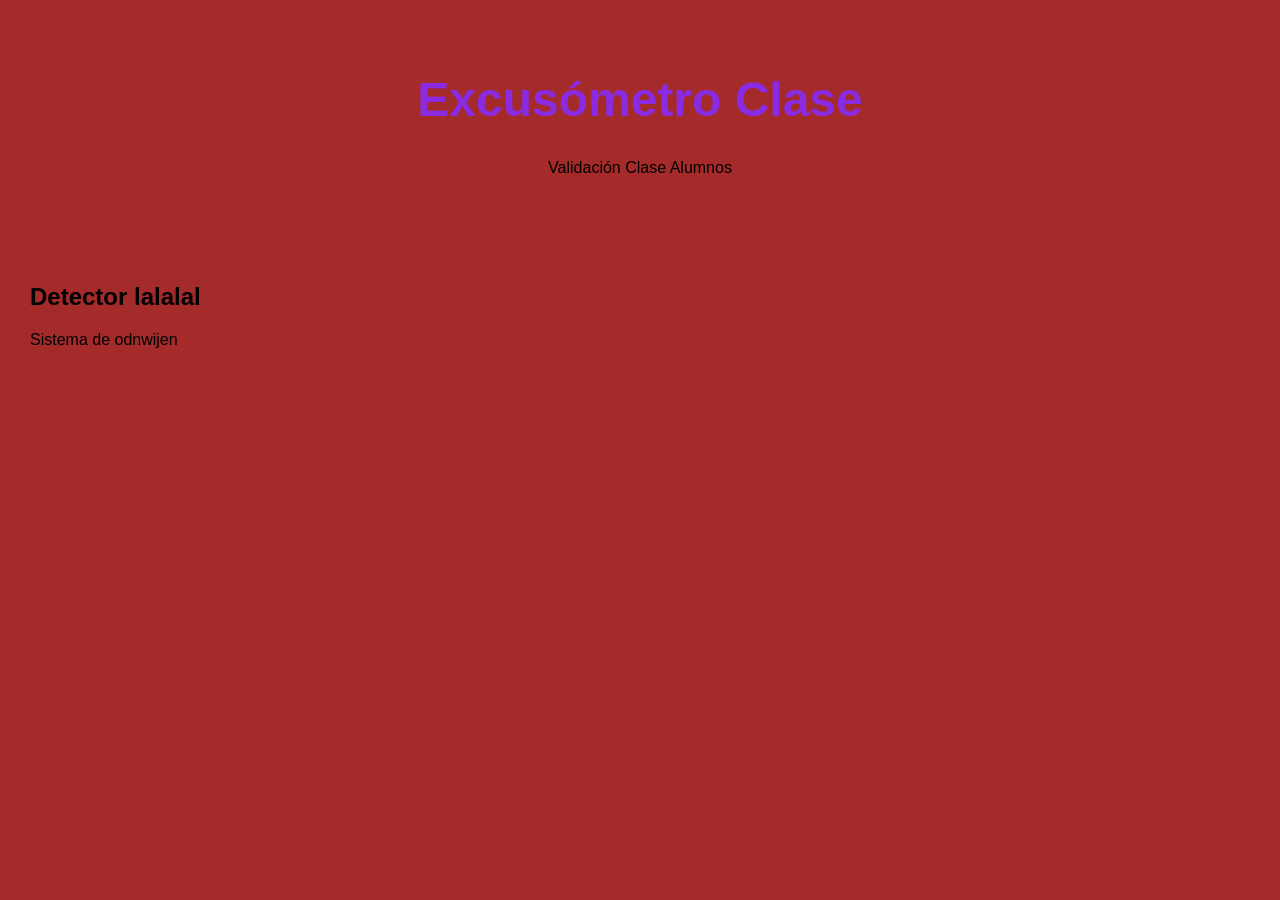
==== index.html @ 269b6acc "EjerciciosMarriaPla" ====
<!DOCTYPE html>
<html lang="ca">

<head>
    <meta charset="UTF-8">
    <meta name="viewport" content="width=device-width, initial-scale=1.0">
    <link rel="stylesheet" href="estilos.css">
    <link rel="shortcut icon" href="https://www.istockphoto.com/resources/images/PhotoFTLP/P1-regional-iStock-1985150440.jpg" type="image/x-icon">
    <title>Excusómetro</title>
</head>

<body>
    <header>
        <h1>Excusómetro Clase</h1>
        <p>Validación Clase Alumnos</p>
    </header>
    <main>
        <h2>Detector lalalal</h2>
        <p>Sistema de odnwijen</p>
    </main>

</body>

</html>
---- estilos.css ----
/* @import url('https://fonts.googleapis.com/css2?family=Playwrite+BE+WAL+Guides&display=swap'); */

body{
    font-family: Verdana, Geneva, Tahoma, sans-serif;
    margin: 0;
    background-color: brown;
}

header {
    padding: 40px;
    text-align: center;
}
h1{
    color: blueviolet;
    font-size: 3em;
}
main {
    padding: 30px;
}
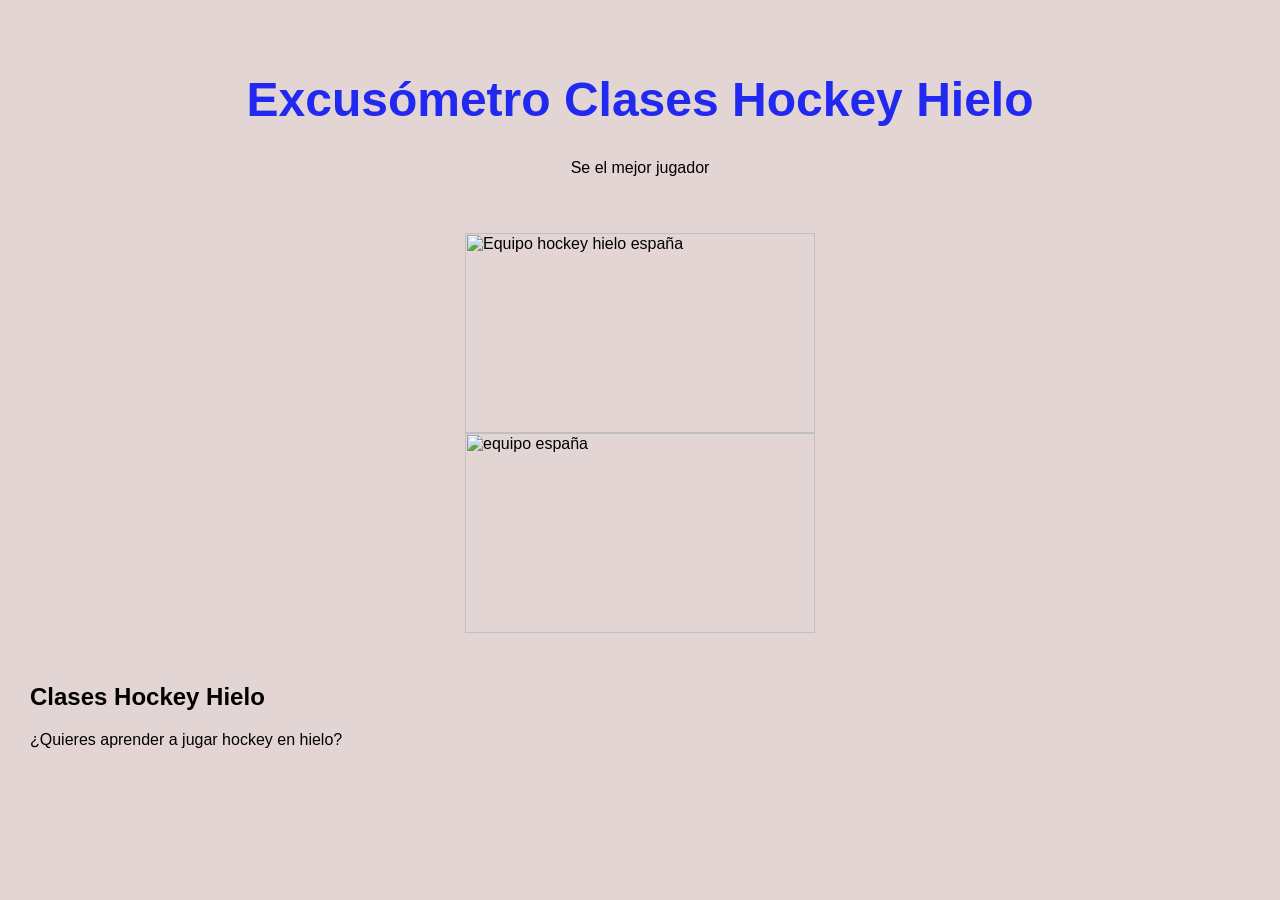
==== commit fdda4d8d: "Proyecto actualizado 02" ====
--- a/index.html
+++ b/index.html
@@ -4,21 +4,24 @@
 <head>
     <meta charset="UTF-8">
     <meta name="viewport" content="width=device-width, initial-scale=1.0">
+    <meta name="description" content="Aprende a jugar al hockey sobre hielo con nuestras clases.">
+    <meta name="keywords" content="hockey sobre hielo, clases de hockey, deportes">
     <link rel="stylesheet" href="estilos.css">
-    <link rel="shortcut icon" href="https://www.istockphoto.com/resources/images/PhotoFTLP/P1-regional-iStock-1985150440.jpg" type="image/x-icon">
+    <link rel="shortcut icon" href="https://media.es.wired.com/photos/673e12c0eeb314108ec5cb27/1:1/w_2000,h_2000,c_limit/4%20imagenes%20del%20sol.jpg" type="image/x-icon">
     <title>Excusómetro</title>
 </head>
 
 <body>
     <header>
-        <h1>Excusómetro Clase</h1>
-        <p>Validación Clase Alumnos</p>
+        <h1>Excusómetro Clases Hockey Hielo</h1>
+        <p>Se el mejor jugador</p>
     </header>
+    <img class="fotohockey" src="https://e01-elmundo.uecdn.es/assets/multimedia/imagenes/2024/09/20/17268576777980.jpg" title="Equipo hockey hielo españa"width="350" height="200">
+    <img class="fotohockey" src="https://e01-elmundo.uecdn.es/assets/multimedia/imagenes/2023/04/14/16814907947380.jpg" title="equipo españa"width="350" height="200">
     <main>
-        <h2>Detector lalalal</h2>
-        <p>Sistema de odnwijen</p>
+        <h2>Clases Hockey Hielo</h2>
+        <p>¿Quieres aprender a jugar hockey en hielo?</p>
     </main>
-
 </body>
 
 </html>
--- a/estilos.css
+++ b/estilos.css
@@ -3,7 +3,7 @@
 body{
     font-family: Verdana, Geneva, Tahoma, sans-serif;
     margin: 0;
-    background-color: brown;
+    background-color: rgb(228, 213, 213);
 }
 
 header {
@@ -11,9 +11,16 @@
     text-align: center;
 }
 h1{
-    color: blueviolet;
+    color: rgb(33, 40, 239);
     font-size: 3em;
 }
 main {
     padding: 30px;
 }
+
+.fotohockey {
+    width: 350px;
+    height: 200px;
+    display: block;
+    margin: 0 auto;
+}
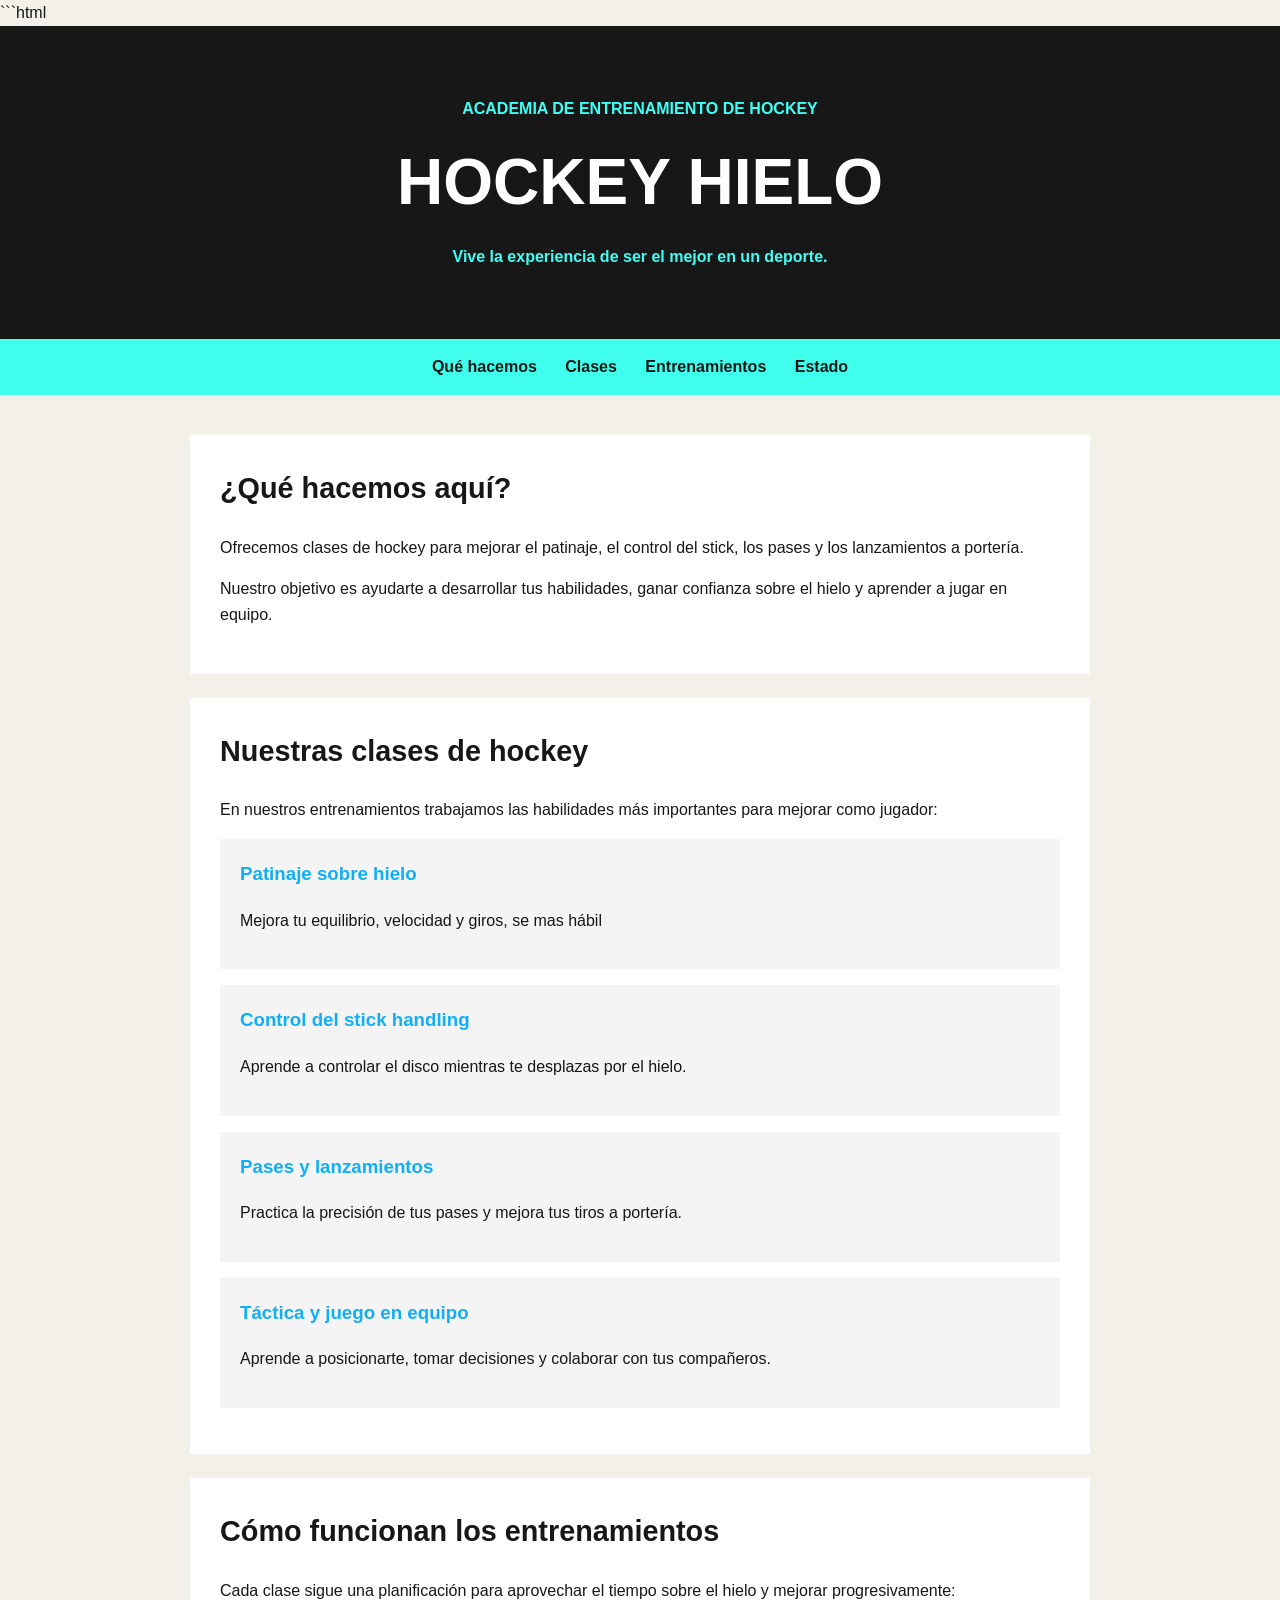
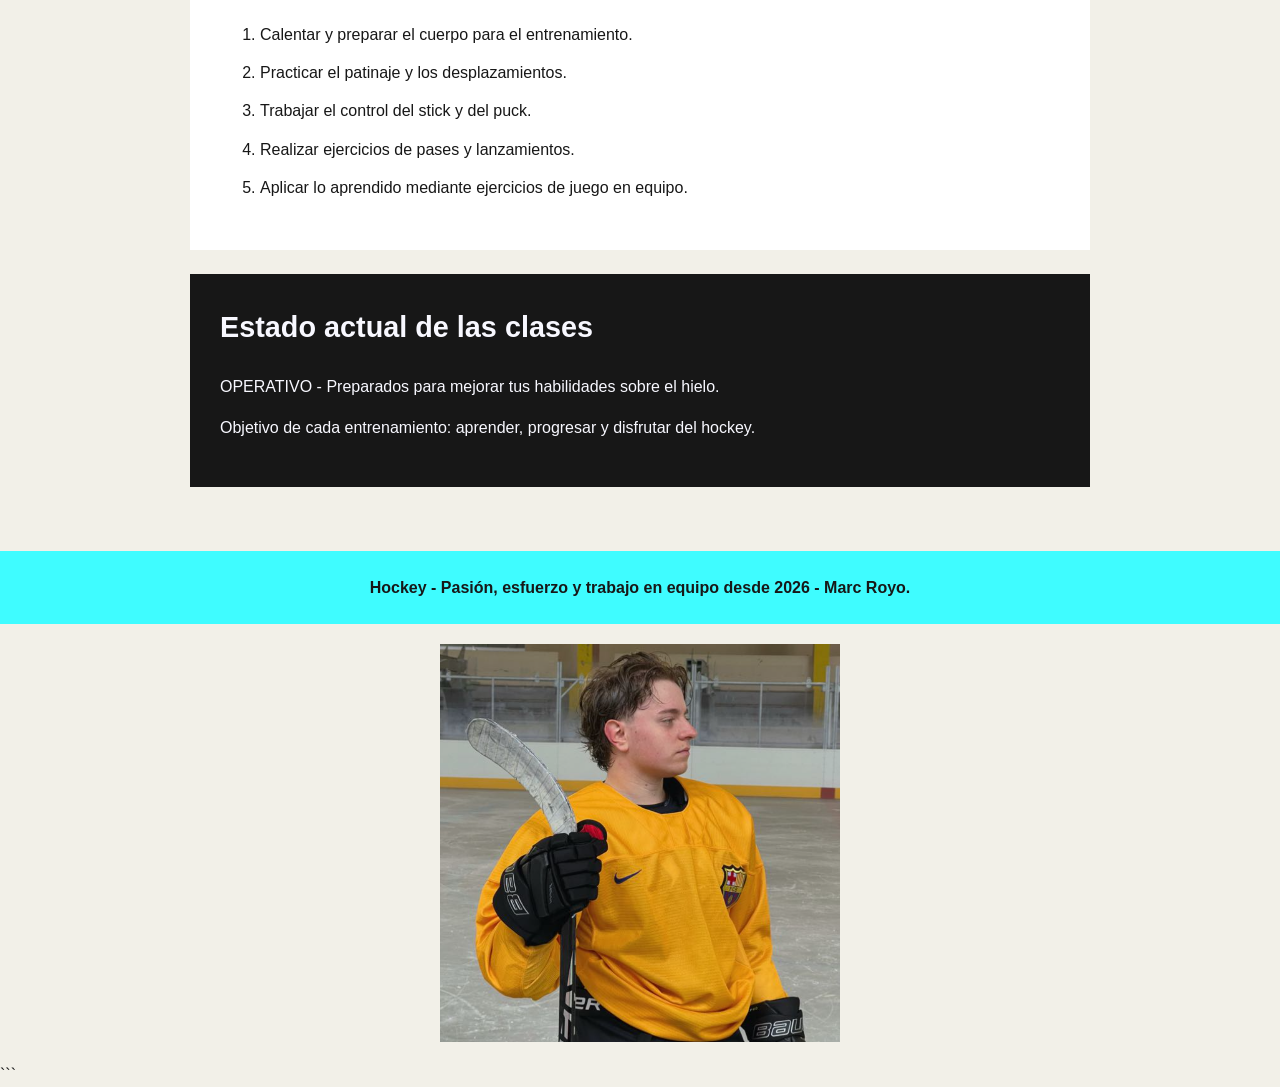
==== commit 5dd485e8: "nueva acitividad" ====
--- a/index.html
+++ b/index.html
@@ -1,27 +1,118 @@
+```html
 <!DOCTYPE html>
-<html lang="ca">
+<html lang="es">
 
 <head>
     <meta charset="UTF-8">
     <meta name="viewport" content="width=device-width, initial-scale=1.0">
-    <meta name="description" content="Aprende a jugar al hockey sobre hielo con nuestras clases.">
-    <meta name="keywords" content="hockey sobre hielo, clases de hockey, deportes">
+    <meta name="description" content="Clases de hockey para mejorar la técnica, el patinaje y el juego en equipo">
+    <meta name="keywords" content="hockey, clases, patinaje, entrenamiento, jugadores">
+    <title>Clases de Hockey</title>
     <link rel="stylesheet" href="estilos.css">
-    <link rel="shortcut icon" href="https://media.es.wired.com/photos/673e12c0eeb314108ec5cb27/1:1/w_2000,h_2000,c_limit/4%20imagenes%20del%20sol.jpg" type="image/x-icon">
-    <title>Excusómetro</title>
+    <link rel="shortcut icon" href="img/robot-solid-full.svg" type="image/x-icon">
 </head>
 
 <body>
+
     <header>
-        <h1>Excusómetro Clases Hockey Hielo</h1>
-        <p>Se el mejor jugador</p>
+        <p>ACADEMIA DE ENTRENAMIENTO DE HOCKEY</p>
+        <h1>HOCKEY HIELO</h1>
+        <p>Vive la experiencia de ser el mejor en un deporte.</p>
     </header>
-    <img class="fotohockey" src="https://e01-elmundo.uecdn.es/assets/multimedia/imagenes/2024/09/20/17268576777980.jpg" title="Equipo hockey hielo españa"width="350" height="200">
-    <img class="fotohockey" src="https://e01-elmundo.uecdn.es/assets/multimedia/imagenes/2023/04/14/16814907947380.jpg" title="equipo españa"width="350" height="200">
+
+    <nav>
+        <a href="#que-hacemos">Qué hacemos</a>
+        <a href="#archivo">Clases</a>
+        <a href="#protocolo">Entrenamientos</a>
+        <a href="#estado">Estado</a>
+    </nav>
+
     <main>
-        <h2>Clases Hockey Hielo</h2>
-        <p>¿Quieres aprender a jugar hockey en hielo?</p>
+
+        <section>
+            <h2 id="que-hacemos">¿Qué hacemos aquí?</h2>
+
+            <p>
+                Ofrecemos clases de hockey para mejorar el patinaje, el control del stick,
+                los pases y los lanzamientos a portería.
+            </p>
+
+            <p>
+                Nuestro objetivo es ayudarte a desarrollar tus habilidades, ganar confianza
+                sobre el hielo y aprender a jugar en equipo.
+            </p>
+        </section>
+
+        <section>
+            <h2 id="archivo">Nuestras clases de hockey</h2>
+
+            <p>
+                En nuestros entrenamientos trabajamos las habilidades más importantes
+                para mejorar como jugador:
+            </p>
+
+            <article class="excusa">
+                <h3>Patinaje sobre hielo</h3>
+                <p>Mejora tu equilibrio, velocidad y giros, se mas hábil</p>
+            </article>
+            <article class="excusa">
+                <h3>Control del stick handling</h3>
+                <p>Aprende a controlar el disco mientras te desplazas por el hielo.</p>
+            </article>
+             <article class="excusa">
+                <h3>Pases y lanzamientos</h3>
+                <p>Practica la precisión de tus pases y mejora tus tiros a portería.</p>
+            </article>
+             <article class="excusa">
+                <h3>Táctica y juego en equipo</h3>
+                <p>Aprende a posicionarte, tomar decisiones y colaborar con tus compañeros.</p>
+            </article>
+
+            <!-- <ul>
+                <li>Patinaje sobre hielo.</li>
+                <li>Control del stick y del puck.</li>
+                <li>Pases y lanzamientos.</li>
+                <li>Táctica y juego en equipo.</li>
+                <li>Preparación física para el hockey.</li>
+            </ul> -->
+        </section>
+
+        <section id="protocolo">
+            <h2>Cómo funcionan los entrenamientos</h2>
+
+            <p>
+                Cada clase sigue una planificación para aprovechar el tiempo sobre el hielo
+                y mejorar progresivamente:
+            </p>
+
+            <ol>
+                <li>Calentar y preparar el cuerpo para el entrenamiento.</li>
+                <li>Practicar el patinaje y los desplazamientos.</li>
+                <li>Trabajar el control del stick y del puck.</li>
+                <li>Realizar ejercicios de pases y lanzamientos.</li>
+                <li>Aplicar lo aprendido mediante ejercicios de juego en equipo.</li>
+            </ol>
+        </section>
+
+        <section id="estado">
+            <h2>Estado actual de las clases</h2>
+
+            <p>
+                OPERATIVO - Preparados para mejorar tus habilidades sobre el hielo.
+            </p>
+
+            <p>
+                Objetivo de cada entrenamiento: aprender, progresar y disfrutar del hockey.
+            </p>
+        </section>
+
     </main>
+
+    <footer>
+        <p>Hockey - Pasión, esfuerzo y trabajo en equipo desde 2026 - Marc Royo.</p>
+    </footer>
+<img src="img/hockeyy.png" alt="Clases de hockey">
 </body>
 
-</html>+</html>
+```
--- a/estilos.css
+++ b/estilos.css
@@ -1,26 +1,117 @@
-/* @import url('https://fonts.googleapis.com/css2?family=Playwrite+BE+WAL+Guides&display=swap'); */
-
-body{
-    font-family: Verdana, Geneva, Tahoma, sans-serif;
+body {
+    font-family: Arial, Helvetica, sans-serif;
     margin: 0;
-    background-color: rgb(228, 213, 213);
+    background-color: #f2f0e8;
+    color: #171717;
+    font-size: 16px;
+    line-height: 1.6;
 }
 
 header {
-    padding: 40px;
+    background-color: #171717;
+    color: #f2f0e8;
     text-align: center;
+    padding: 60px 30px;
 }
-h1{
-    color: rgb(33, 40, 239);
-    font-size: 3em;
+
+header p {
+    color: #3ffff5;
+    font-size: 1rem;
+    font-weight: 700;
+    margin: 10px 0;
 }
+
+h1 {
+    color: #ffffff;
+    font-size: 4rem;
+    font-weight: 700;
+    margin: 10px 0;
+}
+
+nav{
+    background-color: #3fffec;
+    text-align: center;
+    padding: 15px;
+}
+
+nav a{
+    color: #171717;
+    font-weight: 700;
+    text-decoration: none;
+    margin: 0 12px;
+}
+
+nav a:hover{
+    color: rgb(79, 32, 247)
+}
+
 main {
+    max-width: 900px;
+    margin: auto;
+    padding: 40px 30px;
+}
+
+section {
+    background-color: #ffffff;
+    margin-bottom: 24px;
     padding: 30px;
 }
 
-.fotohockey {
-    width: 350px;
-    height: 200px;
+h2 {
+    color: #171717;
+    font-size: 1.8rem;
+    font-weight: 700;
+    margin-top: 0;
+}
+
+p {
+    margin-bottom: 16px;
+}
+
+ul {
+    line-height: 1.9;
+}
+
+ol {
+    line-height: 1.9;
+}
+
+li {
+    margin-bottom: 8px;
+}
+.excusa{
+    background-color: #f4f4f4;
+    padding: 20px;
+    margin-bottom: 16px;
+}
+
+.excusa h3{
+    color: #11aff8;
+    margin-top: 0;
+}
+#estado{
+    background-color: #171717;
+    color: ghostwhite;
+}
+
+#estado h2{
+    color: ghostwhite;
+}
+
+footer {
+    background-color: #3ffcff;
+    color: #171717;
+    text-align: center;
+    padding: 24px;
+}
+
+footer p {
+    font-weight: 700;
+    margin: 0;
+}
+body > img {
     display: block;
-    margin: 0 auto;
+    width: 400px;
+    max-width: 100%;
+    margin: 20px auto;
 }
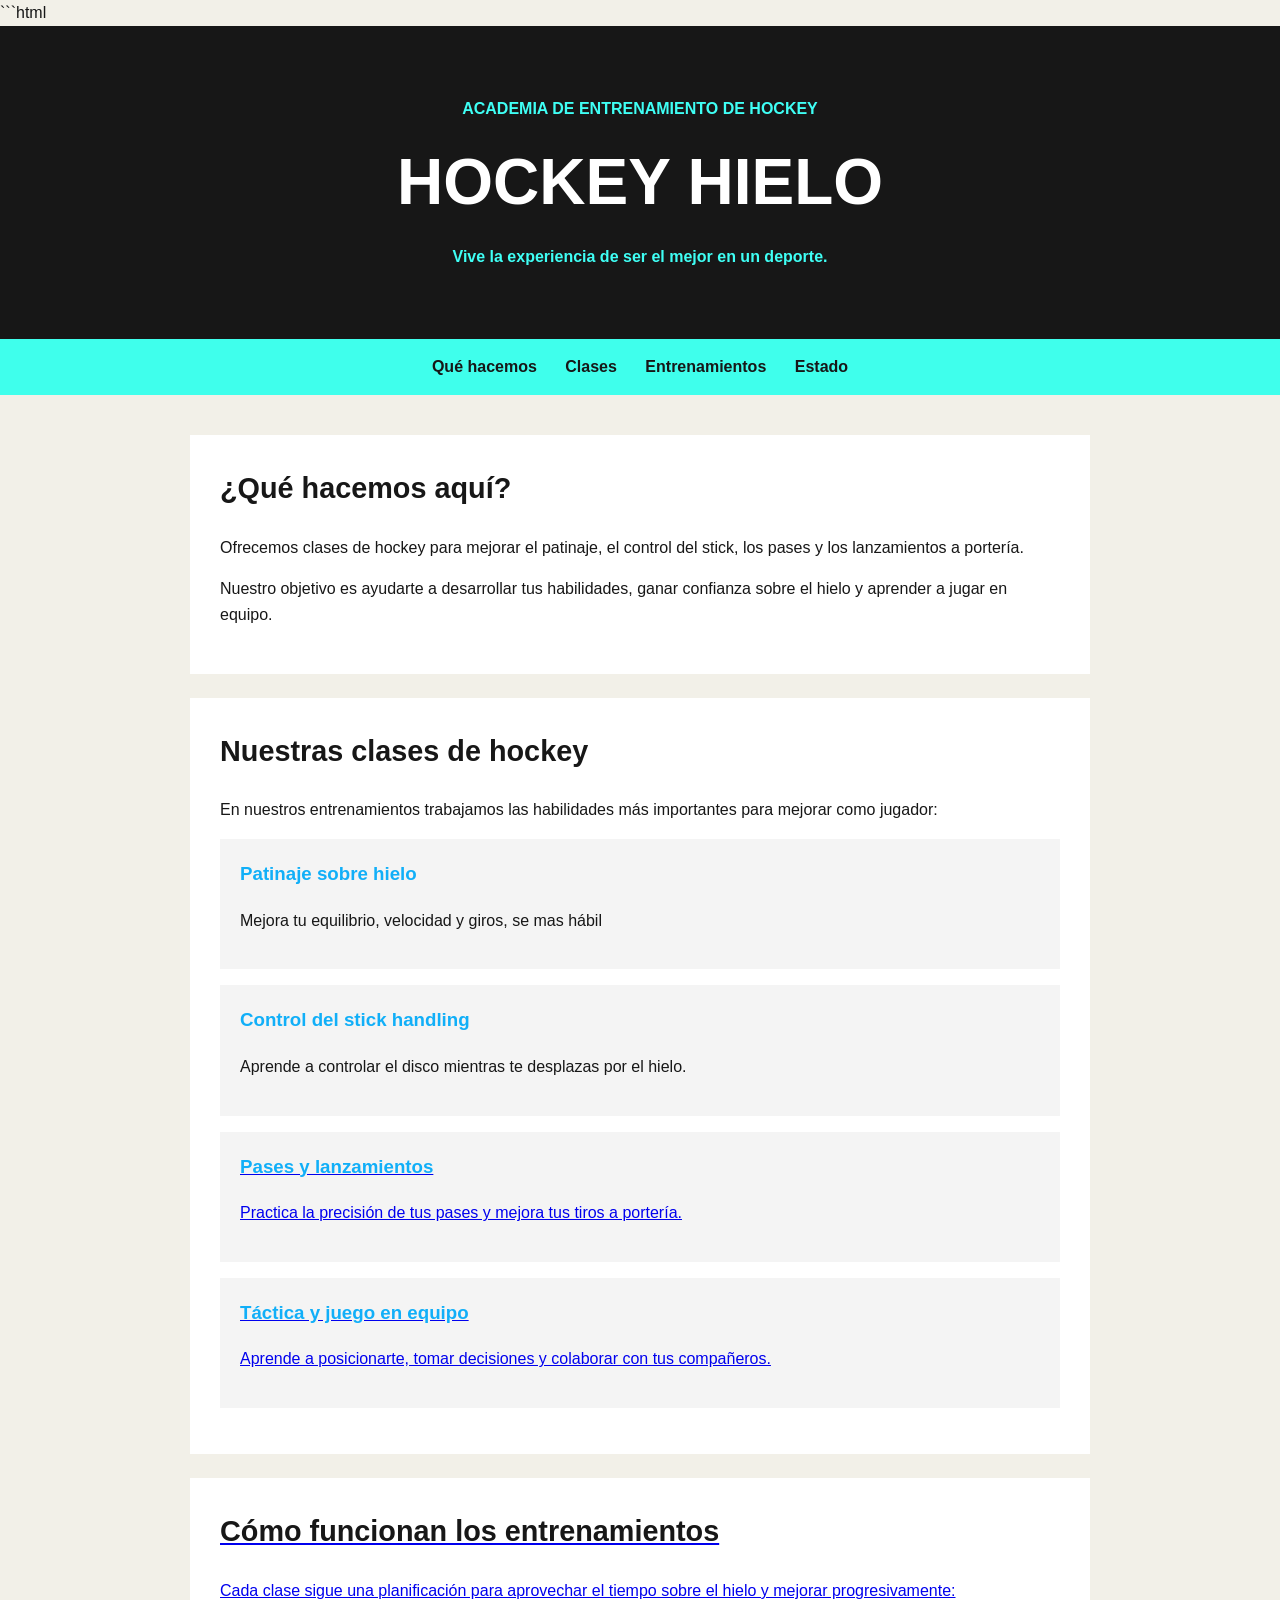
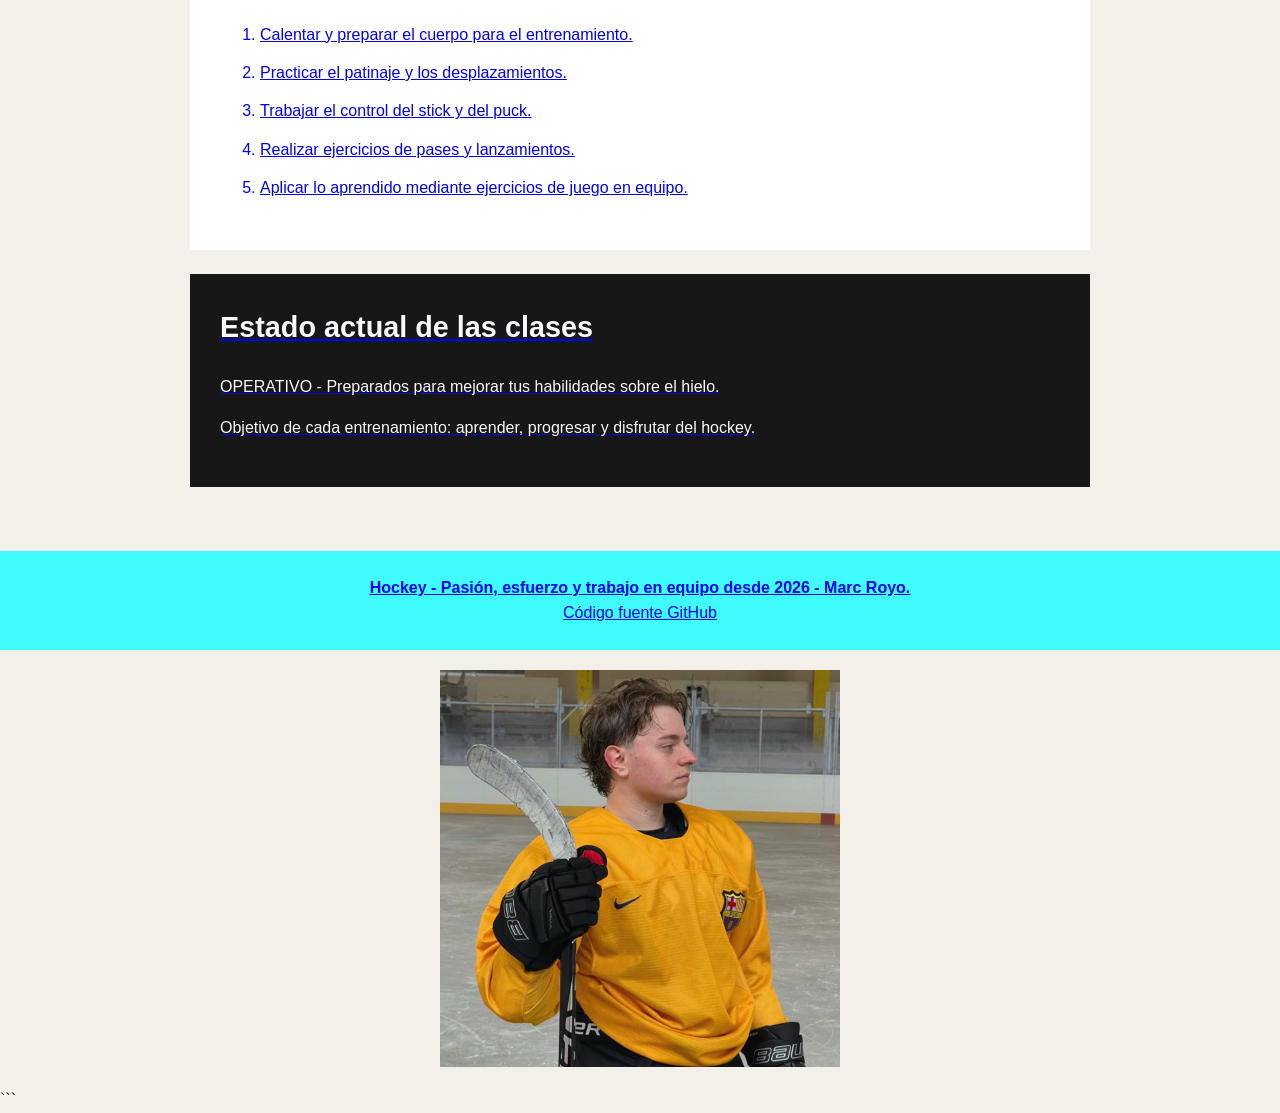
==== commit 1c535597: "nueva actividad" ====
--- a/index.html
+++ b/index.html
@@ -58,6 +58,7 @@
             <article class="excusa">
                 <h3>Control del stick handling</h3>
                 <p>Aprende a controlar el disco mientras te desplazas por el hielo.</p>
+                <a href="paginas/expediente.html" target="_blank"/a>
             </article>
              <article class="excusa">
                 <h3>Pases y lanzamientos</h3>
@@ -110,6 +111,7 @@
 
     <footer>
         <p>Hockey - Pasión, esfuerzo y trabajo en equipo desde 2026 - Marc Royo.</p>
+        <a href="https://github.com/C0D3R1NG/RoyoMarc_Excusometro/tree/desarrollo" target="_blank">Código fuente GitHub</a>
     </footer>
 <img src="img/hockeyy.png" alt="Clases de hockey">
 </body>
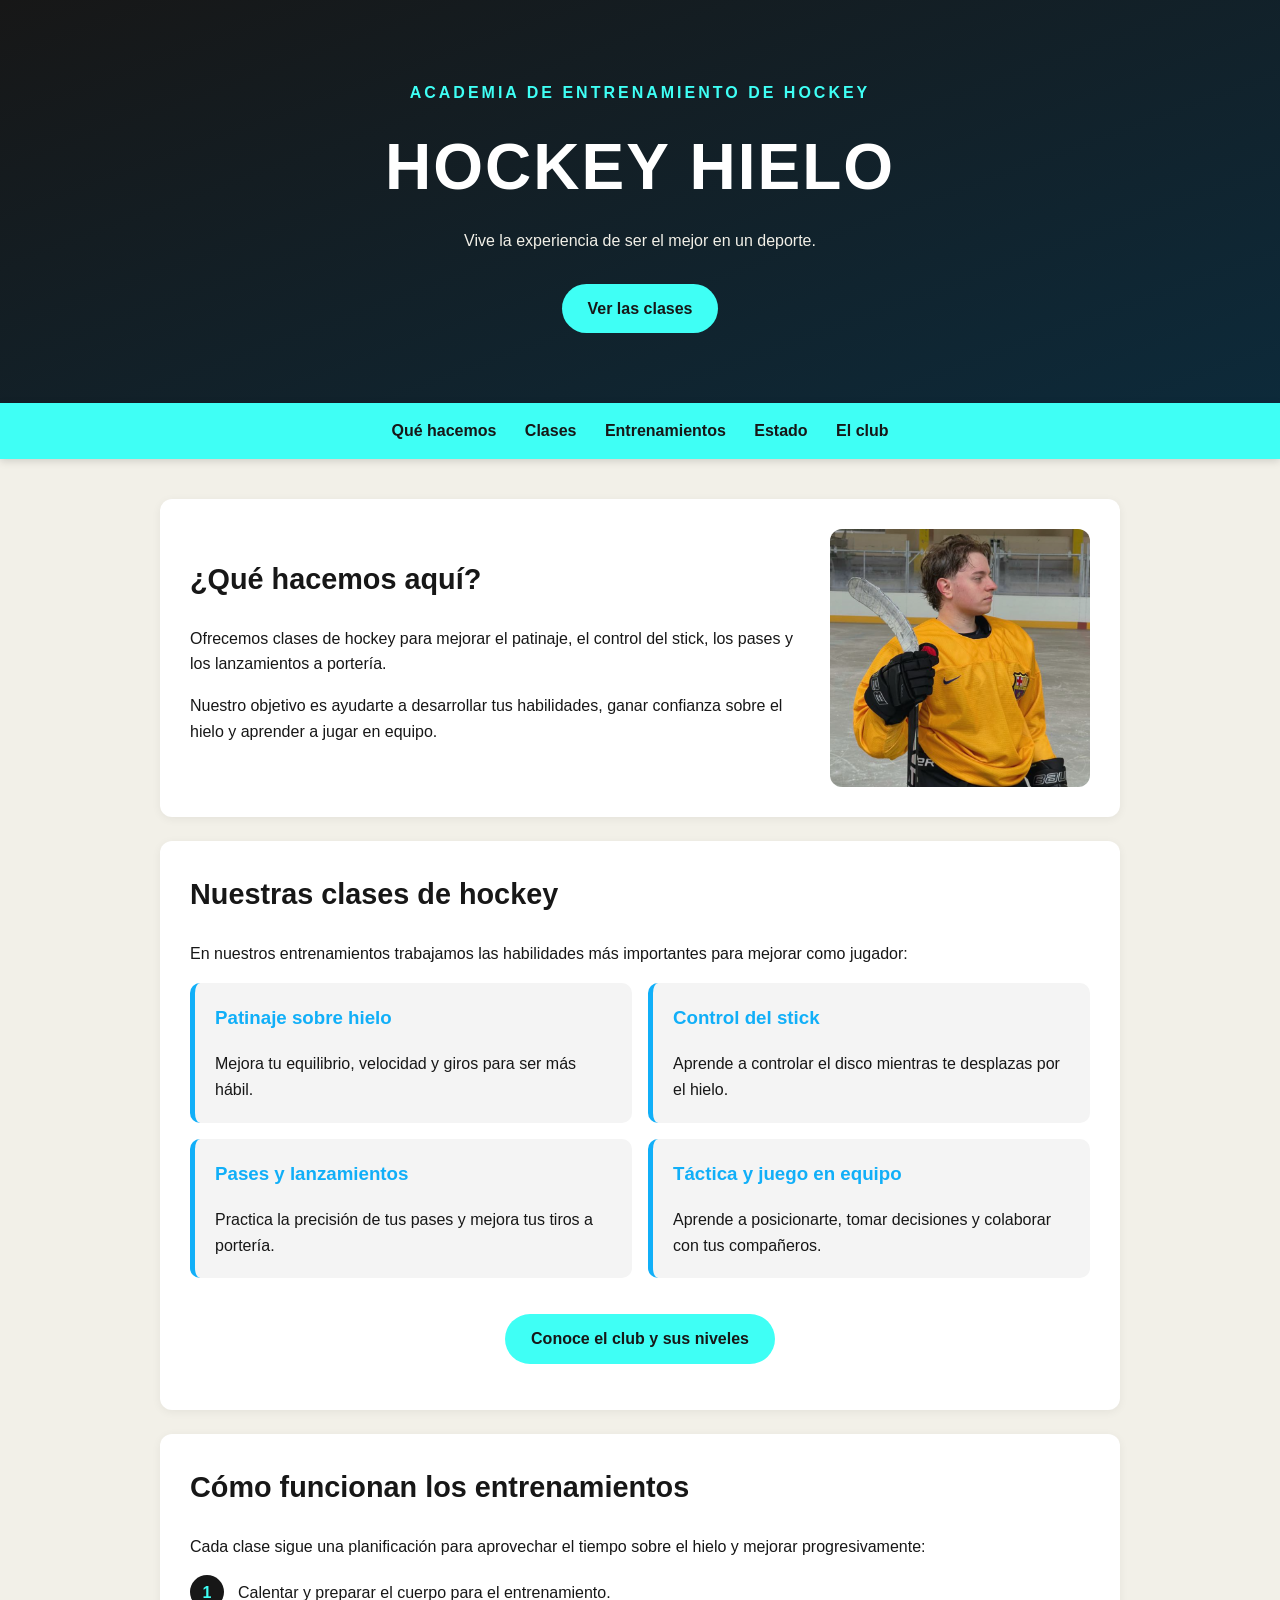
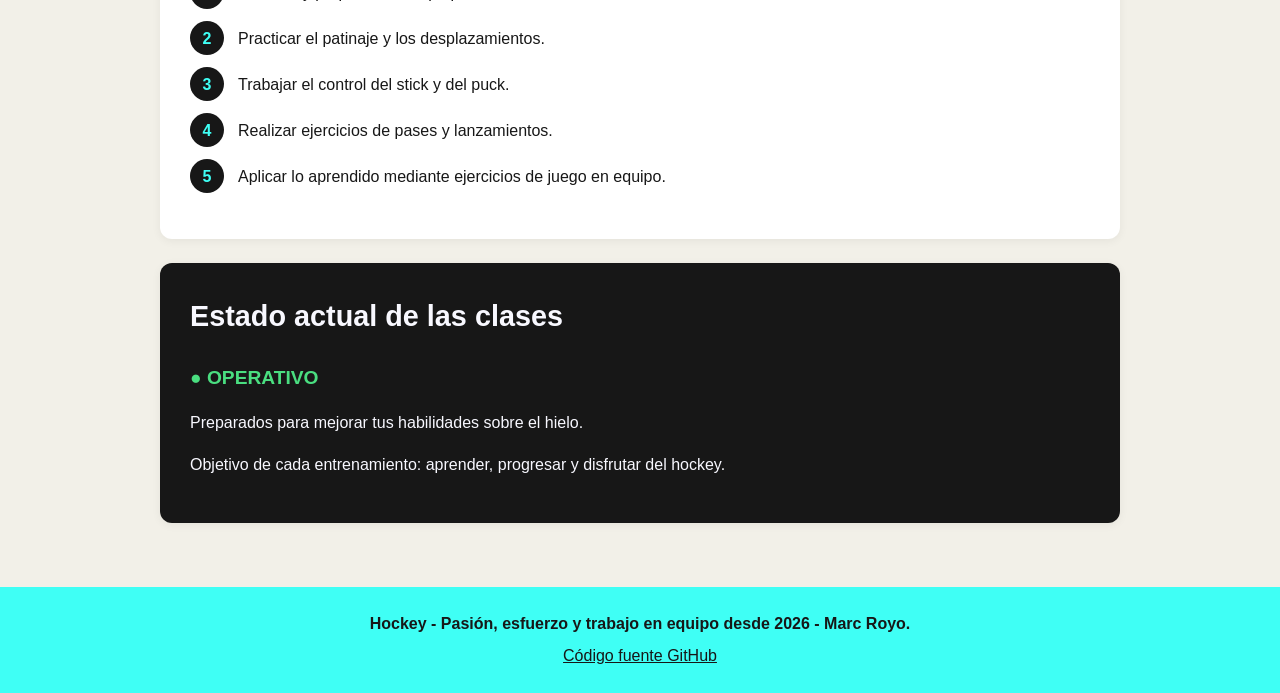
==== commit e7b4b1f5: "expediente" ====
--- a/index.html
+++ b/index.html
@@ -1,4 +1,3 @@
-```html
 <!DOCTYPE html>
 <html lang="es">
 
@@ -9,15 +8,16 @@
     <meta name="keywords" content="hockey, clases, patinaje, entrenamiento, jugadores">
     <title>Clases de Hockey</title>
     <link rel="stylesheet" href="estilos.css">
-    <link rel="shortcut icon" href="img/robot-solid-full.svg" type="image/x-icon">
+    <link rel="icon" href="data:image/svg+xml,<svg xmlns='http://www.w3.org/2000/svg' viewBox='0 0 100 100'><text y='.9em' font-size='90'>🏒</text></svg>">
 </head>
 
 <body>
 
     <header>
-        <p>ACADEMIA DE ENTRENAMIENTO DE HOCKEY</p>
+        <p class="etiqueta">ACADEMIA DE ENTRENAMIENTO DE HOCKEY</p>
         <h1>HOCKEY HIELO</h1>
         <p>Vive la experiencia de ser el mejor en un deporte.</p>
+        <a class="boton" href="#archivo">Ver las clases</a>
     </header>
 
     <nav>
@@ -25,57 +25,58 @@
         <a href="#archivo">Clases</a>
         <a href="#protocolo">Entrenamientos</a>
         <a href="#estado">Estado</a>
+        <a href="paginas/expediente.html">El club</a>
     </nav>
 
     <main>
 
-        <section>
-            <h2 id="que-hacemos">¿Qué hacemos aquí?</h2>
+        <section id="que-hacemos" class="intro">
+            <div>
+                <h2>¿Qué hacemos aquí?</h2>
 
-            <p>
-                Ofrecemos clases de hockey para mejorar el patinaje, el control del stick,
-                los pases y los lanzamientos a portería.
-            </p>
+                <p>
+                    Ofrecemos clases de hockey para mejorar el patinaje, el control del stick,
+                    los pases y los lanzamientos a portería.
+                </p>
 
-            <p>
-                Nuestro objetivo es ayudarte a desarrollar tus habilidades, ganar confianza
-                sobre el hielo y aprender a jugar en equipo.
-            </p>
+                <p>
+                    Nuestro objetivo es ayudarte a desarrollar tus habilidades, ganar confianza
+                    sobre el hielo y aprender a jugar en equipo.
+                </p>
+            </div>
+            <img src="img/hockeyy.png" alt="Jugador de hockey con el stick en la pista">
         </section>
 
-        <section>
-            <h2 id="archivo">Nuestras clases de hockey</h2>
+        <section id="archivo">
+            <h2>Nuestras clases de hockey</h2>
 
             <p>
                 En nuestros entrenamientos trabajamos las habilidades más importantes
                 para mejorar como jugador:
             </p>
 
-            <article class="excusa">
-                <h3>Patinaje sobre hielo</h3>
-                <p>Mejora tu equilibrio, velocidad y giros, se mas hábil</p>
-            </article>
-            <article class="excusa">
-                <h3>Control del stick handling</h3>
-                <p>Aprende a controlar el disco mientras te desplazas por el hielo.</p>
-                <a href="paginas/expediente.html" target="_blank"/a>
-            </article>
-             <article class="excusa">
-                <h3>Pases y lanzamientos</h3>
-                <p>Practica la precisión de tus pases y mejora tus tiros a portería.</p>
-            </article>
-             <article class="excusa">
-                <h3>Táctica y juego en equipo</h3>
-                <p>Aprende a posicionarte, tomar decisiones y colaborar con tus compañeros.</p>
-            </article>
+            <div class="tarjetas">
+                <article class="excusa">
+                    <h3>Patinaje sobre hielo</h3>
+                    <p>Mejora tu equilibrio, velocidad y giros para ser más hábil.</p>
+                </article>
+                <article class="excusa">
+                    <h3>Control del stick</h3>
+                    <p>Aprende a controlar el disco mientras te desplazas por el hielo.</p>
+                </article>
+                <article class="excusa">
+                    <h3>Pases y lanzamientos</h3>
+                    <p>Practica la precisión de tus pases y mejora tus tiros a portería.</p>
+                </article>
+                <article class="excusa">
+                    <h3>Táctica y juego en equipo</h3>
+                    <p>Aprende a posicionarte, tomar decisiones y colaborar con tus compañeros.</p>
+                </article>
+            </div>
 
-            <!-- <ul>
-                <li>Patinaje sobre hielo.</li>
-                <li>Control del stick y del puck.</li>
-                <li>Pases y lanzamientos.</li>
-                <li>Táctica y juego en equipo.</li>
-                <li>Preparación física para el hockey.</li>
-            </ul> -->
+            <p class="centrado">
+                <a class="boton" href="paginas/expediente.html">Conoce el club y sus niveles</a>
+            </p>
         </section>
 
         <section id="protocolo">
@@ -86,7 +87,7 @@
                 y mejorar progresivamente:
             </p>
 
-            <ol>
+            <ol class="pasos">
                 <li>Calentar y preparar el cuerpo para el entrenamiento.</li>
                 <li>Practicar el patinaje y los desplazamientos.</li>
                 <li>Trabajar el control del stick y del puck.</li>
@@ -98,9 +99,8 @@
         <section id="estado">
             <h2>Estado actual de las clases</h2>
 
-            <p>
-                OPERATIVO - Preparados para mejorar tus habilidades sobre el hielo.
-            </p>
+            <p class="operativo">● OPERATIVO</p>
+            <p>Preparados para mejorar tus habilidades sobre el hielo.</p>
 
             <p>
                 Objetivo de cada entrenamiento: aprender, progresar y disfrutar del hockey.
@@ -113,8 +113,7 @@
         <p>Hockey - Pasión, esfuerzo y trabajo en equipo desde 2026 - Marc Royo.</p>
         <a href="https://github.com/C0D3R1NG/RoyoMarc_Excusometro/tree/desarrollo" target="_blank">Código fuente GitHub</a>
     </footer>
-<img src="img/hockeyy.png" alt="Clases de hockey">
+
 </body>
 
 </html>
-```
--- a/estilos.css
+++ b/estilos.css
@@ -1,64 +1,115 @@
+/* ===== Colores ===== */
+:root {
+    --oscuro: #171717;
+    --claro: #f2f0e8;
+    --hielo: #3ffff5;
+    --azul: #11aff8;
+    --blanco: #ffffff;
+}
+
+html {
+    scroll-behavior: smooth;
+}
+
 body {
     font-family: Arial, Helvetica, sans-serif;
     margin: 0;
-    background-color: #f2f0e8;
-    color: #171717;
+    background-color: var(--claro);
+    color: var(--oscuro);
     font-size: 16px;
     line-height: 1.6;
 }
 
+img {
+    max-width: 100%;
+    display: block;
+}
+
+/* ===== Cabecera ===== */
 header {
-    background-color: #171717;
-    color: #f2f0e8;
+    background: linear-gradient(160deg, #171717 0%, #0d2a3a 100%);
+    color: var(--claro);
     text-align: center;
-    padding: 60px 30px;
+    padding: 70px 30px;
 }
 
 header p {
-    color: #3ffff5;
-    font-size: 1rem;
-    font-weight: 700;
     margin: 10px 0;
 }
 
+header .etiqueta {
+    color: var(--hielo);
+    font-weight: 700;
+    letter-spacing: 3px;
+}
+
 h1 {
-    color: #ffffff;
-    font-size: 4rem;
+    color: var(--blanco);
+    font-size: clamp(2.4rem, 7vw, 4rem);
     font-weight: 700;
     margin: 10px 0;
-}
-
-nav{
-    background-color: #3fffec;
+    letter-spacing: 2px;
+}
+
+/* ===== Botón ===== */
+.boton {
+    display: inline-block;
+    background-color: var(--hielo);
+    color: var(--oscuro);
+    font-weight: 700;
+    text-decoration: none;
+    padding: 12px 26px;
+    border-radius: 30px;
+    margin-top: 20px;
+    transition: transform 0.2s, background-color 0.2s;
+}
+
+.boton:hover {
+    background-color: var(--blanco);
+    transform: translateY(-2px);
+}
+
+/* ===== Menú ===== */
+nav {
+    background-color: var(--hielo);
     text-align: center;
     padding: 15px;
-}
-
-nav a{
-    color: #171717;
+    position: sticky;
+    top: 0;
+    z-index: 10;
+    box-shadow: 0 2px 8px rgba(0, 0, 0, 0.15);
+}
+
+nav a {
+    color: var(--oscuro);
     font-weight: 700;
     text-decoration: none;
     margin: 0 12px;
-}
-
-nav a:hover{
-    color: rgb(79, 32, 247)
-}
-
+    display: inline-block;
+}
+
+nav a:hover {
+    color: rgb(79, 32, 247);
+}
+
+/* ===== Contenido ===== */
 main {
-    max-width: 900px;
+    max-width: 960px;
     margin: auto;
-    padding: 40px 30px;
+    padding: 40px 20px;
 }
 
 section {
-    background-color: #ffffff;
+    background-color: var(--blanco);
     margin-bottom: 24px;
     padding: 30px;
+    border-radius: 12px;
+    box-shadow: 0 2px 10px rgba(0, 0, 0, 0.06);
+    scroll-margin-top: 70px;
 }
 
 h2 {
-    color: #171717;
+    color: var(--oscuro);
     font-size: 1.8rem;
     font-weight: 700;
     margin-top: 0;
@@ -68,50 +119,182 @@
     margin-bottom: 16px;
 }
 
-ul {
-    line-height: 1.9;
-}
-
-ol {
-    line-height: 1.9;
-}
-
 li {
     margin-bottom: 8px;
 }
-.excusa{
+
+.centrado {
+    text-align: center;
+}
+
+/* Intro con foto al lado */
+.intro {
+    display: flex;
+    gap: 30px;
+    align-items: center;
+}
+
+.intro img {
+    width: 260px;
+    border-radius: 12px;
+}
+
+/* ===== Tarjetas de clases ===== */
+.tarjetas {
+    display: grid;
+    grid-template-columns: repeat(2, 1fr);
+    gap: 16px;
+}
+
+.excusa {
     background-color: #f4f4f4;
     padding: 20px;
-    margin-bottom: 16px;
-}
-
-.excusa h3{
-    color: #11aff8;
+    border-radius: 10px;
+    border-left: 5px solid var(--azul);
+    transition: transform 0.2s;
+}
+
+.excusa:hover {
+    transform: translateY(-4px);
+}
+
+.excusa h3 {
+    color: var(--azul);
     margin-top: 0;
 }
-#estado{
-    background-color: #171717;
+
+.excusa p {
+    margin-bottom: 0;
+}
+
+/* ===== Pasos del entrenamiento ===== */
+.pasos {
+    list-style: none;
+    counter-reset: paso;
+    padding: 0;
+}
+
+.pasos li {
+    counter-increment: paso;
+    display: flex;
+    align-items: center;
+    gap: 14px;
+    margin-bottom: 12px;
+}
+
+.pasos li::before {
+    content: counter(paso);
+    background-color: var(--oscuro);
+    color: var(--hielo);
+    font-weight: 700;
+    min-width: 34px;
+    height: 34px;
+    border-radius: 50%;
+    display: flex;
+    align-items: center;
+    justify-content: center;
+}
+
+/* ===== Estado ===== */
+#estado {
+    background-color: var(--oscuro);
     color: ghostwhite;
 }
 
-#estado h2{
+#estado h2 {
     color: ghostwhite;
 }
 
+.operativo {
+    color: #4ade80;
+    font-weight: 700;
+    font-size: 1.2rem;
+    margin-bottom: 4px;
+}
+
+/* ===== Página del club ===== */
+.niveles {
+    list-style: none;
+    padding: 0;
+    display: flex;
+    flex-wrap: wrap;
+    gap: 12px;
+}
+
+.niveles li {
+    background-color: var(--oscuro);
+    color: var(--hielo);
+    font-weight: 700;
+    padding: 10px 22px;
+    border-radius: 30px;
+    margin: 0;
+}
+
+.HockeyHielo {
+    background-color: #3fb4e6;
+}
+
+.HockeyHielo h2 {
+    color: var(--blanco);
+}
+
+.galeria {
+    display: grid;
+    grid-template-columns: repeat(2, 1fr);
+    gap: 20px;
+}
+
+.galeria figure {
+    margin: 0;
+    background-color: var(--blanco);
+    border-radius: 10px;
+    overflow: hidden;
+}
+
+.galeria img {
+    width: 100%;
+    height: 260px;
+    object-fit: cover;
+}
+
+.galeria figcaption {
+    padding: 10px 14px;
+    font-weight: 700;
+}
+
+/* ===== Pie ===== */
 footer {
-    background-color: #3ffcff;
-    color: #171717;
+    background-color: var(--hielo);
+    color: var(--oscuro);
     text-align: center;
     padding: 24px;
 }
 
 footer p {
     font-weight: 700;
-    margin: 0;
-}
-body > img {
-    display: block;
-    width: 400px;
-    max-width: 100%;
-    margin: 20px auto;
-}+    margin: 0 0 6px;
+}
+
+footer a {
+    color: var(--oscuro);
+}
+
+/* ===== Móvil ===== */
+@media (max-width: 700px) {
+    .intro {
+        flex-direction: column;
+    }
+
+    .intro img {
+        width: 100%;
+    }
+
+    .tarjetas,
+    .galeria {
+        grid-template-columns: 1fr;
+    }
+
+    section {
+        padding: 22px;
+    }
+}
